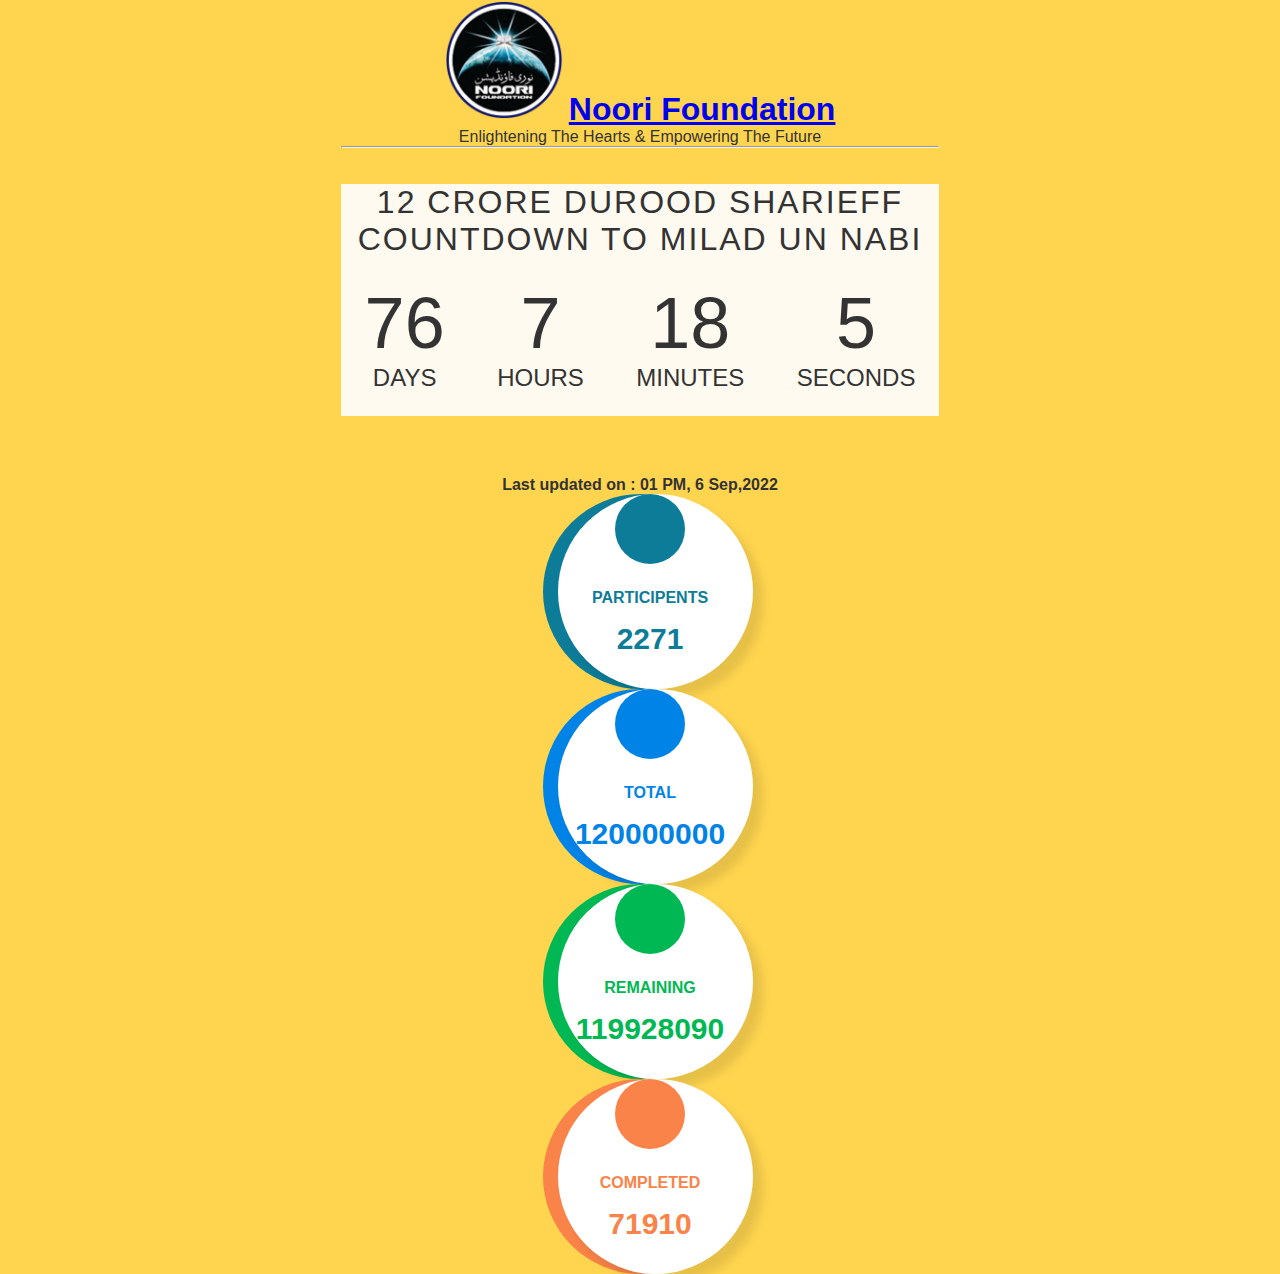
==== index.html @ 7e8e5e8a "second" ====
<!DOCTYPE html>
<html lang="en">
<head>
    <meta charset="UTF-8">
    <meta http-equiv="X-UA-Compatible" content="IE=edge">
    <meta name="viewport" content="width=device-width, initial-scale=1.0">
    <title>Document</title>
<link href="https://cdn.jsdelivr.net/npm/bootstrap@5.2.0/dist/css/bootstrap.min.css" rel="stylesheet" integrity="sha384-gH2yIJqKdNHPEq0n4Mqa/HGKIhSkIHeL5AyhkYV8i59U5AR6csBvApHHNl/vI1Bx" crossorigin="anonymous">
<link rel="stylesheet" href="https://cdnjs.cloudflare.com/ajax/libs/font-awesome/6.2.0/css/all.min.css" integrity="sha512-xh6O/CkQoPOWDdYTDqeRdPCVd1SpvCA9XXcUnZS2FmJNp1coAFzvtCN9BmamE+4aHK8yyUHUSCcJHgXloTyT2A==" crossorigin="anonymous" referrerpolicy="no-referrer" />
<link rel="stylesheet" href="./countdown.css">
<link rel="stylesheet" href="./countdown1.css">
</head>
<body>

   
    <div class="container">
        <div class="row">
            <div class="col-md-12 col-sm-12">
                
                <nav class="navbar">
                    <div class="logo">
                        <img class="navbar-brand" src="./logo.png" alt="">
                    <a class="navbar-brand logoText" href="#">Noori Foundation</a>
                    <p>Enlightening The Hearts & Empowering The Future</p>
                    </div>

                   
                  </nav>
            
                  
            </div>
        </div>
        <hr>
        
    <div class="row">
        <div class="col-md-12 col-sm-12 first">
            
                <h1 class="pt-5">12 Crore durood sharieff</h1>
        
                <h1 id="headline">Countdown to Milad Un Nabi</h1>
                <div id="countdown">
                  <ul>
                    <li><span id="days"></span>days</li>
                    <li><span id="hours"></span>Hours</li>
                    <li><span id="minutes"></span>Minutes</li>
                    <li><span id="seconds"></span>Seconds</li>
                  </ul>
                </div>
        
              
        </div>
    </div>
    <div class="row">
        <h4 class="m-3">Last updated on : 01 PM, 6 Sep,2022</h4>
        <div class="col-md-3 col-sm-6">
            <div class="counter">
                <div class="counter-icon"><i class="fa fa-globe"></i></div>
                <h3>Participents</h3>
                <span class="counter-value">2271</span>
            </div>
        </div>
        <div class="col-md-3 col-sm-6">
            <div class="counter blue">
                <div class="counter-icon"><i class="fa fa-rocket"></i></div>    
                <h3>Total</h3>
                <span class="counter-value">120000000</span>
            </div>
        </div>
        <div class="col-md-3 col-sm-6">
            <div class="counter green">
                <div class="counter-icon"><i class="fa fa-globe"></i></div>
                <h3>Remaining</h3>
                <span class="counter-value">119928090</span>
            </div>
        </div>
        <div class="col-md-3 col-sm-6">
            <div class="counter orange">
                <div class="counter-icon"><i class="fa fa-rocket"></i></div>    
                <h3>Completed</h3>
                <span class="counter-value">71910</span>
            </div>
        </div>
    </div>
</div>
<!-- <div class="container">
    
</div> -->

<script src="https://cdnjs.cloudflare.com/ajax/libs/jquery/3.6.1/jquery.min.js" integrity="sha512-aVKKRRi/Q/YV+4mjoKBsE4x3H+BkegoM/em46NNlCqNTmUYADjBbeNefNxYV7giUp0VxICtqdrbqU7iVaeZNXA==" crossorigin="anonymous" referrerpolicy="no-referrer"></script>

<!-- <script src="https://code.jquery.com/jquery-3.2.1.slim.min.js" integrity="sha384-KJ3o2DKtIkvYIK3UENzmM7KCkRr/rE9/Qpg6aAZGJwFDMVNA/GpGFF93hXpG5KkN" crossorigin="anonymous"></script> -->
<script src="https://cdn.jsdelivr.net/npm/popper.js@1.12.9/dist/umd/popper.min.js" integrity="sha384-ApNbgh9B+Y1QKtv3Rn7W3mgPxhU9K/ScQsAP7hUibX39j7fakFPskvXusvfa0b4Q" crossorigin="anonymous"></script>
<script src="https://cdn.jsdelivr.net/npm/bootstrap@4.0.0/dist/js/bootstrap.min.js" integrity="sha384-JZR6Spejh4U02d8jOt6vLEHfe/JQGiRRSQQxSfFWpi1MquVdAyjUar5+76PVCmYl" crossorigin="anonymous"></script>
<script src="./countdown1.js"></script>
<script src="./countdown.js"></script>

</body>
</html>
---- countdown.css ----
:root{  --main-color: #0c7c99; }
.counter{
    color: var(--main-color);
    background: var(--main-color);
    font-family: 'Poppins', sans-serif;
    text-align: center;
    width: 195px;
    height: 195px;
    padding: 0 0 20px 20px;
    margin: 0 auto;
    border-radius: 100px 100px;
    position: relative;
    z-index: 1;
}
.counter:before{
    content: "";
    background: #fff;
    width: 100%;
    height: 100%;
    border-radius: 100px 100px;
    box-shadow: 10px 10px 10px rgb(0,0,0,0.1);
    position: absolute;
    top: 0;
    left: 15px;
    z-index: -1;
}
.counter .counter-icon{
    color:#fff;
    background: var(--main-color);
    font-size: 30px;
    line-height: 70px;
    width: 70px;
    height: 70px;
    margin: 0 auto 25px;
    border-radius: 50px;
}
.counter h3{
    font-size: 16px;
    font-weight: 600;
    text-transform: uppercase;
    margin: 0 0 15px;
}
.counter .counter-value{
    font-size: 30px;
    font-weight: 600;
}
.counter.blue{ --main-color: #0083E7; }
.counter.green{ --main-color: #00B853; }
.counter.orange{ --main-color: #f98348; }

.navbar-brand{
    width: 20%;
}
.logoText{
    font-size: xx-large;
    font-weight: 900;
}
.first{
    background-color: floralwhite;
    margin-bottom: 10%;
    margin-top: 6%;
}
@media screen and (max-width:990px){
    .counter{ margin-bottom: 40px; }
}   
@media(max-width:570px){
    /* .container{ margin-top: 115% !important; } */
    .navbar-brand{
        width: 20% !important;
    }
}
---- countdown1.css ----
/* general styling */
:root {
    --smaller: .75;
  }
  
  * {
    box-sizing: border-box;
    margin: 0;
    padding: 0;
  }
  
  html, body {
    height: 100%;
    margin: 0;
  }
  
  body {
    align-items: center;
    background-color: #ffd54f;
    display: flex;
    font-family: -apple-system, 
      BlinkMacSystemFont, 
      "Segoe UI", 
      Roboto, 
      Oxygen-Sans, 
      Ubuntu, 
      Cantarell, 
      "Helvetica Neue", 
      sans-serif;
  }
  
  .container {
    color: #333;
    margin: 0 auto;
    text-align: center;
    margin-top: auto;
  }
  
  h1 {
    font-weight: normal;
    letter-spacing: .125rem;
    text-transform: uppercase;
  }
  
  li {
    display: inline-block;
    font-size: 1.5em;
    list-style-type: none;
    padding: 1em;
    text-transform: uppercase;
  }
  
  li span {
    display: block;
    font-size: 4.5rem;
  }
  
  .emoji {
    display: none;
    padding: 1rem;
  }
  
  .emoji span {
    font-size: 4rem;
    padding: 0 .5rem;
  }
  
  @media all and (max-width: 768px) {
    h1 {
      font-size: calc(1.5rem * var(--smaller));
    }
    
    li {
      font-size: calc(1.125rem * var(--smaller));
    }
    
    li span {
      font-size: calc(3.375rem * var(--smaller));
    }
  }
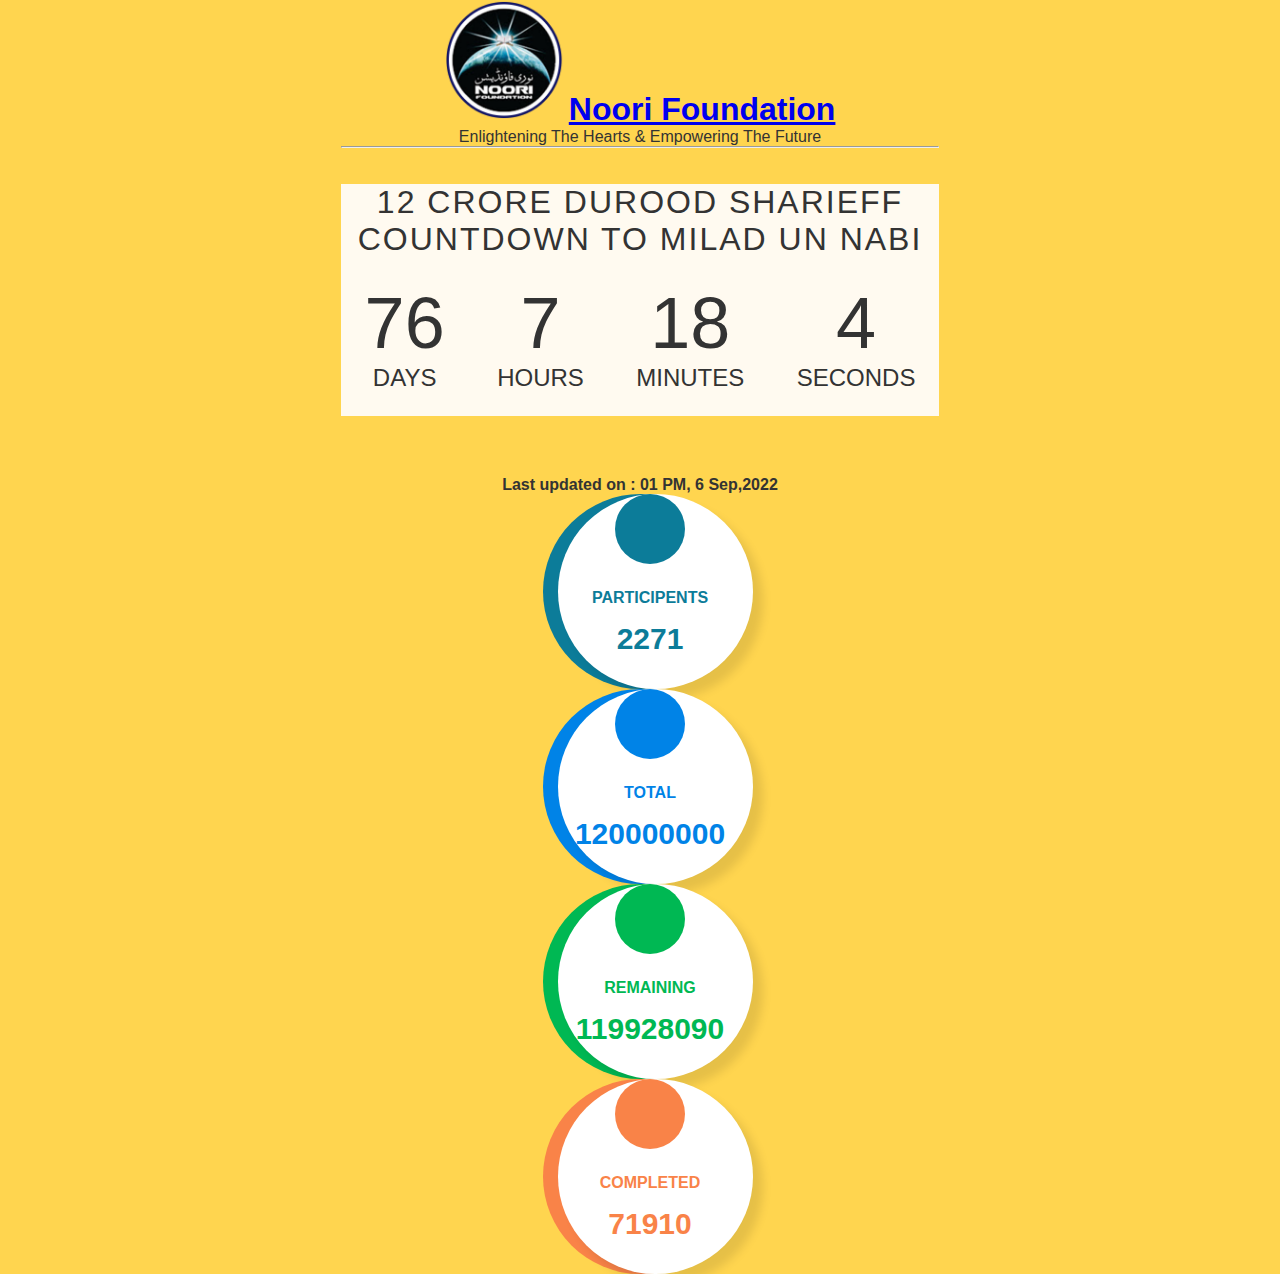
==== commit 6dbc9a4d: "ul inline css" ====
--- a/index.html
+++ b/index.html
@@ -39,7 +39,7 @@
         
                 <h1 id="headline">Countdown to Milad Un Nabi</h1>
                 <div id="countdown">
-                  <ul>
+                  <ul style="padding:0%">
                     <li><span id="days"></span>days</li>
                     <li><span id="hours"></span>Hours</li>
                     <li><span id="minutes"></span>Minutes</li>
--- a/countdown.css
+++ b/countdown.css
@@ -60,6 +60,9 @@
     margin-bottom: 10%;
     margin-top: 6%;
 }
+ul{
+    padding: 0% !important;
+}
 @media screen and (max-width:990px){
     .counter{ margin-bottom: 40px; }
 }   
@@ -68,4 +71,4 @@
     .navbar-brand{
         width: 20% !important;
     }
-}   +}   
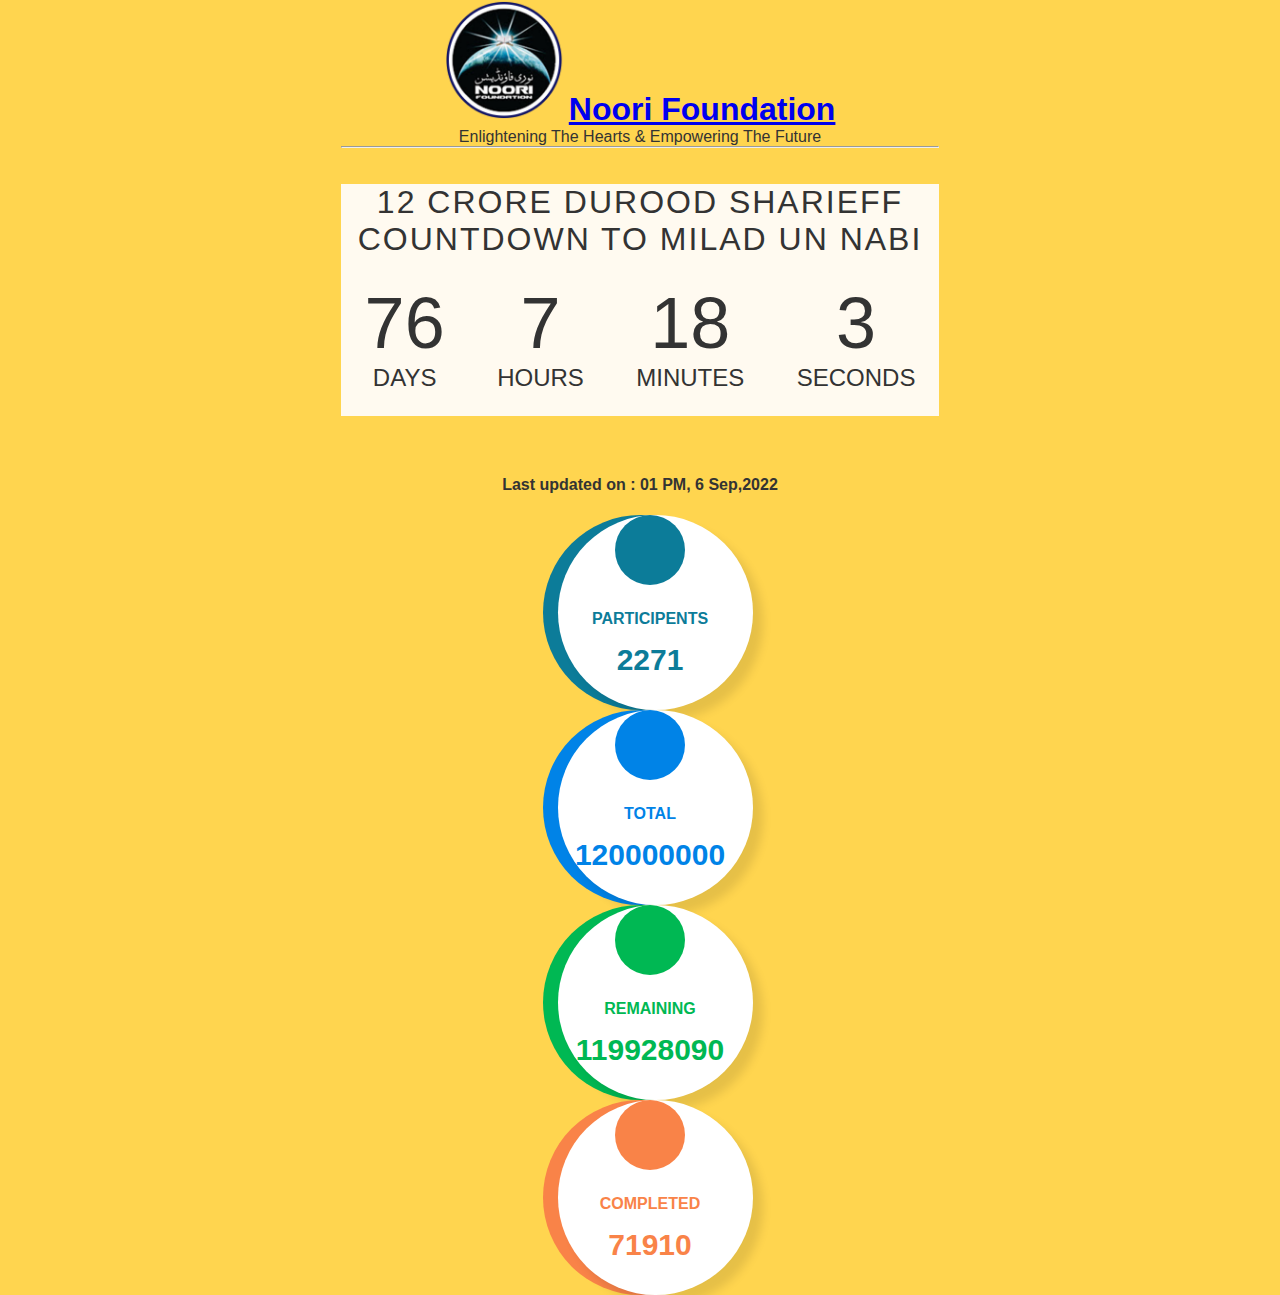
==== commit 542f9311: "last updated margin removed" ====
--- a/index.html
+++ b/index.html
@@ -51,7 +51,7 @@
         </div>
     </div>
     <div class="row">
-        <h4 class="m-3">Last updated on : 01 PM, 6 Sep,2022</h4>
+        <h4  style="margin-bottom: revert;">Last updated on : 01 PM, 6 Sep,2022</h4>
         <div class="col-md-3 col-sm-6">
             <div class="counter">
                 <div class="counter-icon"><i class="fa fa-globe"></i></div>
